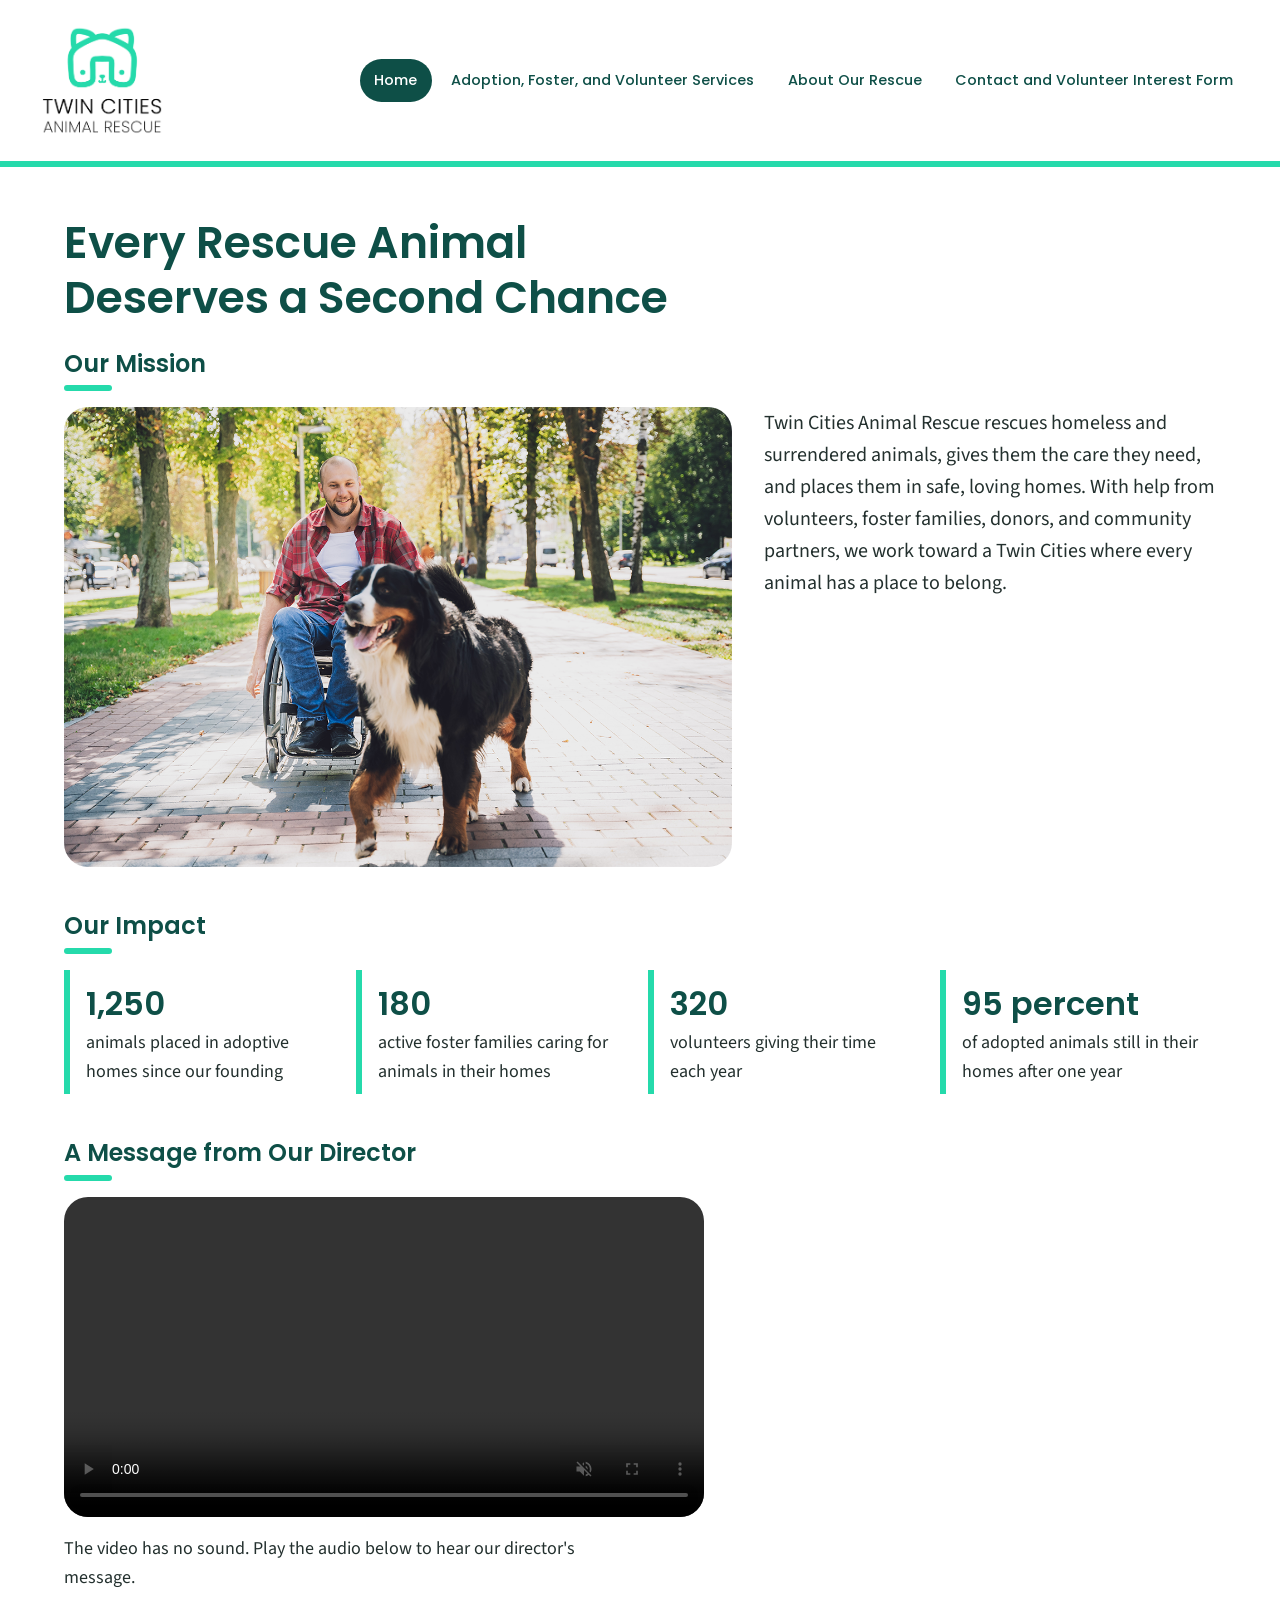
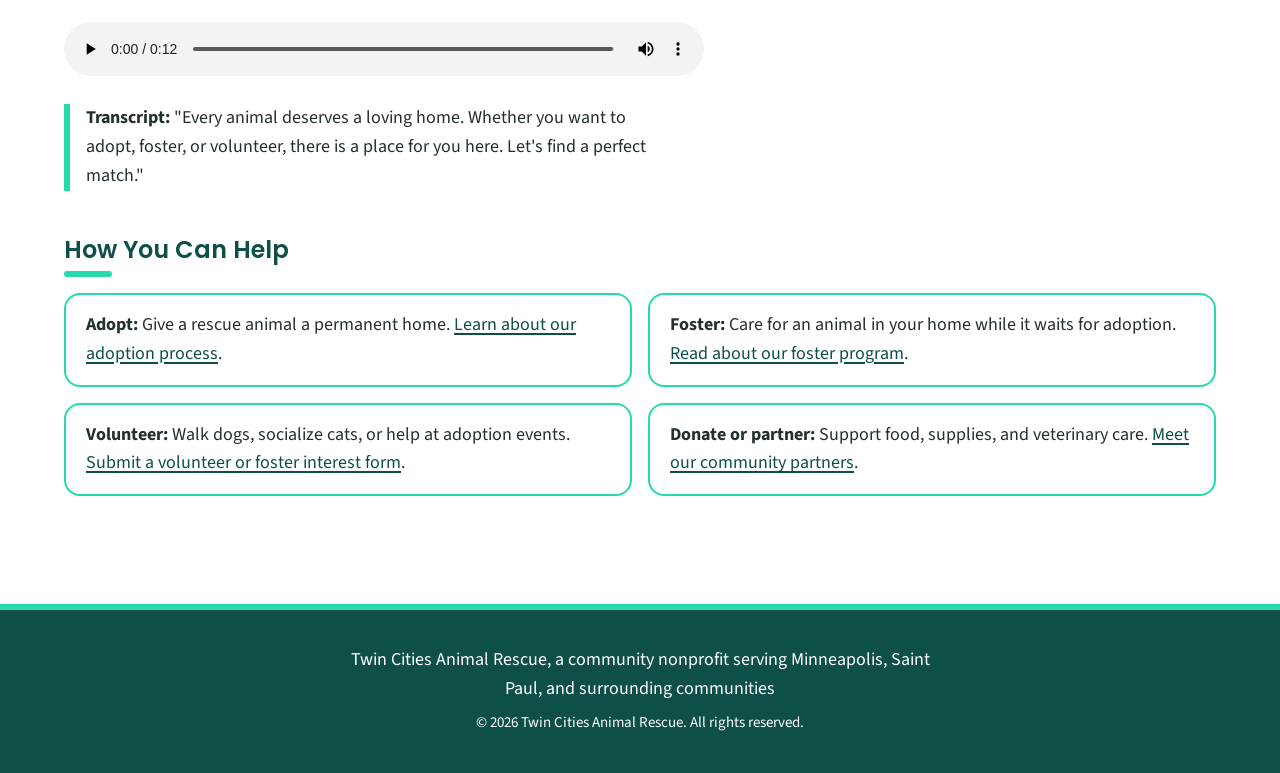
==== index.html @ ecc7a7d4 "Initial commit" ====
<!DOCTYPE html>
<html lang="en">
<head>
  <meta charset="UTF-8">
  <meta name="viewport" content="width=device-width, initial-scale=1.0">
  <title>Home | Twin Cities Animal Rescue</title>
  <link rel="preconnect" href="https://fonts.googleapis.com">
  <link rel="preconnect" href="https://fonts.gstatic.com" crossorigin>
  <link rel="stylesheet" href="https://fonts.googleapis.com/css2?family=Poppins:wght@500;600&amp;family=Source+Sans+3:ital,wght@0,400;0,600;1,400&amp;display=swap">
  <link rel="stylesheet" href="styles.css">
</head>
<body>
  <header>
    <a href="index.html" class="logo-link">
      <img src="rescue-logo_c.png" alt="Twin Cities Animal Rescue home" width="200" height="184">
    </a>
    <nav aria-label="Main navigation">
      <ul>
        <li><a href="index.html" aria-current="page">Home</a></li>
        <li><a href="services.html">Adoption, Foster, and Volunteer Services</a></li>
        <li><a href="about.html">About Our Rescue</a></li>
        <li><a href="contact.html">Contact and Volunteer Interest Form</a></li>
      </ul>
    </nav>
  </header>

  <main>
    <h1>Every Rescue Animal Deserves a Second Chance</h1>

    <section class="hero">
      <h2>Our Mission</h2>
      <div class="media-row">
        <picture>
          <source media="(min-width: 800px)" srcset="rescue-feature-large_c.png">
          <img src="rescue-feature-small_c.png" alt="A smiling man in a wheelchair rolls down a tree-lined park path beside a happy Bernese mountain dog" width="800" height="800">
        </picture>
        <p>Twin Cities Animal Rescue rescues homeless and surrendered animals, gives them the care they need, and places them in safe, loving homes. With help from volunteers, foster families, donors, and community partners, we work toward a Twin Cities where every animal has a place to belong.</p>
      </div>
    </section>

    <section>
      <h2>Our Impact</h2>
      <ul class="impact-list">
        <li><strong>1,250</strong> animals placed in adoptive homes since our founding</li>
        <li><strong>180</strong> active foster families caring for animals in their homes</li>
        <li><strong>320</strong> volunteers giving their time each year</li>
        <li><strong>95 percent</strong> of adopted animals still in their homes after one year</li>
      </ul>
    </section>

    <section class="director-message">
      <h2>A Message from Our Director</h2>
      <video controls muted width="640" height="338" preload="metadata">
        <source src="rescue-message_c.mp4" type="video/mp4">
        <p>Your browser does not support embedded video. The video shows a family sitting in the grass at a park, laughing and petting a brown and white puppy. You can <a href="rescue-message_c.mp4">download the video</a>.</p>
      </video>
      <p>The video has no sound. Play the audio below to hear our director's message.</p>
      <audio controls preload="metadata">
        <source src="rescue-message_c.mp3" type="audio/mpeg">
        <p>Your browser does not support embedded audio. You can <a href="rescue-message_c.mp3">download the audio file</a> or read the transcript below.</p>
      </audio>
      <p class="transcript"><strong>Transcript:</strong> "Every animal deserves a loving home. Whether you want to adopt, foster, or volunteer, there is a place for you here. Let's find a perfect match."</p>
    </section>

    <section>
      <h2>How You Can Help</h2>
      <ul class="help-list">
        <li><strong>Adopt:</strong> Give a rescue animal a permanent home. <a href="services.html">Learn about our adoption process</a>.</li>
        <li><strong>Foster:</strong> Care for an animal in your home while it waits for adoption. <a href="services.html">Read about our foster program</a>.</li>
        <li><strong>Volunteer:</strong> Walk dogs, socialize cats, or help at adoption events. <a href="contact.html">Submit a volunteer or foster interest form</a>.</li>
        <li><strong>Donate or partner:</strong> Support food, supplies, and veterinary care. <a href="about.html">Meet our community partners</a>.</li>
      </ul>
    </section>
  </main>

  <footer>
    <p>Twin Cities Animal Rescue, a community nonprofit serving Minneapolis, Saint Paul, and surrounding communities</p>
    <p><small>&copy; 2026 Twin Cities Animal Rescue. All rights reserved.</small></p>
  </footer>
</body>
</html>
---- styles.css ----
/* Twin Cities Animal Rescue stylesheet
   Mobile-first: base styles are for small screens.
   Two media queries at the end adjust the layout for screens 48rem (768px)
   and 75rem (1200px) and wider.

   Color palette (4 colors)
   Pine     #0E4F47  headings, links, buttons, footer background
   Mint     #25DAAB  the logo color, used only for decorative lines and borders
   Charcoal #23302E  body text and form field borders
   White    #FFFFFF  page background and text on pine

   Fonts (2 families)
   Poppins       headings, navigation, legends, and buttons
   Source Sans 3 body text
*/

:root {
  --pine: #0E4F47;
  --mint: #25DAAB;
  --charcoal: #23302E;
  --white: #FFFFFF;
  --heading-font: "Poppins", "Segoe UI", Arial, sans-serif;
  --body-font: "Source Sans 3", "Segoe UI", Arial, sans-serif;
  --stroke: 6px;
}

/* Base */

body {
  margin: 0;
  background-color: var(--white);
  color: var(--charcoal);
  font-family: var(--body-font);
  font-size: 1.125rem;
  line-height: 1.6;
}

img,
video {
  display: block;
  max-width: 100%;
  height: auto;
}

a {
  color: var(--pine);
  text-decoration-thickness: 2px;
  text-underline-offset: 3px;
}

a:hover {
  text-decoration-color: var(--mint);
}

a:focus-visible,
button:focus-visible,
input:focus-visible,
select:focus-visible,
textarea:focus-visible {
  outline: 3px solid var(--pine);
  outline-offset: 3px;
}

/* Headings */

h1,
h2,
h3,
legend {
  font-family: var(--heading-font);
  color: var(--pine);
  line-height: 1.25;
}

h1 {
  font-size: 2rem;
  font-weight: 600;
  max-width: 22ch;
  margin: 0.5rem 0 1.5rem;
}

h2 {
  font-size: 1.5rem;
  font-weight: 600;
  margin: 0 0 1rem;
}

/* A short, thick, rounded mint bar under each h2 echoes the stroke of the logo. */
h2::after {
  content: "";
  display: block;
  width: 3rem;
  height: var(--stroke);
  margin-top: 0.4rem;
  border-radius: 3px;
  background-color: var(--mint);
}

h3 {
  font-size: 1.15rem;
  font-weight: 500;
  margin: 0 0 0.4rem;
}

p,
li {
  max-width: 65ch;
}

/* Header and navigation */

header {
  display: flex;
  flex-direction: column;
  align-items: center;
  gap: 1rem;
  padding: 1rem;
  border-bottom: var(--stroke) solid var(--mint);
}

.logo-link img {
  width: 120px;
}

nav ul {
  display: flex;
  flex-direction: column;
  gap: 0.5rem;
  margin: 0;
  padding: 0;
  list-style: none;
  text-align: center;
}

nav a {
  display: block;
  padding: 0.6rem 1rem;
  border: 2px solid transparent;
  border-radius: 999px;
  font-family: var(--heading-font);
  font-size: 0.95rem;
  font-weight: 500;
  text-decoration: none;
}

nav a:hover {
  border-color: var(--mint);
}

nav a[aria-current="page"] {
  background-color: var(--pine);
  color: var(--white);
}

/* Main content */

main {
  max-width: 72rem;
  margin: 0 auto;
  padding: 1.5rem 1rem 3rem;
}

main section {
  margin-bottom: 2.75rem;
}

.hero img,
.media-row > img,
.director-message video {
  border-radius: 1.5rem;
}

.hero img {
  width: 100%;
}

.hero p {
  margin: 0;
  font-size: 1.25rem;
}

/* Impact statistics */

.impact-list {
  display: flex;
  flex-direction: column;
  gap: 1rem;
  margin: 0;
  padding: 0;
  list-style: none;
}

.impact-list li {
  padding: 0.5rem 1rem;
  border-left: var(--stroke) solid var(--mint);
}

.impact-list strong {
  display: block;
  font-family: var(--heading-font);
  font-size: 2rem;
  font-weight: 600;
  color: var(--pine);
}

/* Director message */

.director-message audio {
  width: 100%;
  max-width: 40rem;
  margin-top: 0.75rem;
}

.transcript {
  padding-left: 1rem;
  border-left: var(--stroke) solid var(--mint);
}

/* How You Can Help */

.help-list {
  display: flex;
  flex-direction: column;
  gap: 1rem;
  margin: 0;
  padding: 0;
  list-style: none;
}

.help-list li {
  padding: 1rem 1.25rem;
  border: 2px solid var(--mint);
  border-radius: 1rem;
}

/* Image and text side by side (stacked on small screens) */

.media-row {
  display: flex;
  flex-direction: column;
  gap: 1.5rem;
}

.media-row p:first-child {
  margin-top: 0;
}

/* Pet spotlight figure: a thick mint frame, like the logo outline */

figure {
  margin: 0;
}

figure img {
  width: 100%;
  box-sizing: border-box;
  border: var(--stroke) solid var(--mint);
  border-radius: 1.5rem;
}

figcaption {
  margin-top: 0.5rem;
  font-style: italic;
}

/* Volunteer roles */

.role-list {
  display: flex;
  flex-direction: column;
  gap: 1.25rem;
  margin-bottom: 1rem;
}

.role {
  padding-top: 0.75rem;
  border-top: var(--stroke) solid var(--mint);
}

.role p {
  margin: 0;
}

.values-list {
  padding-left: 1.25rem;
}

.values-list li {
  margin-bottom: 0.5rem;
}

/* Form */

form {
  max-width: 36rem;
}

fieldset {
  margin: 0 0 1.5rem;
  padding: 0.75rem 1.25rem 1rem;
  border: 2px solid var(--mint);
  border-radius: 1rem;
}

legend {
  padding: 0 0.5rem;
  font-size: 1.05rem;
  font-weight: 600;
}

form p {
  margin: 0.75rem 0;
}

label {
  display: block;
  margin-bottom: 0.25rem;
  font-weight: 600;
}

input[type="text"],
input[type="email"],
select,
textarea {
  box-sizing: border-box;
  width: 100%;
  padding: 0.6rem 0.75rem;
  border: 2px solid var(--charcoal);
  border-radius: 0.5rem;
  background-color: var(--white);
  color: var(--charcoal);
  font: inherit;
}

input[type="radio"],
input[type="checkbox"] {
  width: 1.25rem;
  height: 1.25rem;
  margin: 0 0.5rem 0 0;
  vertical-align: middle;
  accent-color: var(--pine);
}

input[type="radio"] + label,
input[type="checkbox"] + label {
  display: inline;
  font-weight: 400;
}

button {
  padding: 0.8rem 1.75rem;
  border: 0;
  border-radius: 999px;
  background-color: var(--pine);
  color: var(--white);
  font-family: var(--heading-font);
  font-size: 1rem;
  font-weight: 600;
  cursor: pointer;
}

button:hover {
  background-color: var(--mint);
  color: var(--pine);
}

.contact-layout {
  display: flex;
  flex-direction: column;
  gap: 1rem;
}

/* Footer */

footer {
  padding: 2rem 1rem;
  border-top: var(--stroke) solid var(--mint);
  background-color: var(--pine);
  color: var(--white);
  text-align: center;
}

footer p {
  margin: 0.25rem auto;
}

/* Larger screens: 48rem (768px) and wider */

@media (min-width: 48rem) {
  header {
    padding: 1rem;
  }

  nav a {
    padding: 0.5rem 0.8rem;
    font-size: 0.9rem;
  }

  nav ul {
    flex-direction: row;
    flex-wrap: wrap;
    justify-content: center;
    gap: 0.25rem;
  }

  main {
    padding: 2.5rem 2rem 4rem;
  }

  h1 {
    font-size: 2.75rem;
  }

  .impact-list {
    flex-direction: row;
  }

  .impact-list li {
    flex: 1;
  }

  .help-list {
    flex-direction: row;
    flex-wrap: wrap;
  }

  .help-list li {
    flex: 1 1 calc(50% - 1rem);
    box-sizing: border-box;
  }

  .media-row {
    flex-direction: row;
    align-items: flex-start;
    gap: 2rem;
  }

  .media-row > img,
  .media-row > figure {
    flex: 0 0 20rem;
    width: 20rem;
    min-width: 0;
  }

  .media-row > picture {
    flex: 0 0 58%;
  }

  .role-list {
    flex-direction: row;
    flex-wrap: wrap;
    gap: 1.5rem 2rem;
  }

  .role {
    flex: 1 1 calc(50% - 2rem);
  }

  .contact-layout {
    flex-direction: row;
    align-items: flex-start;
    gap: 3rem;
  }

  .form-section {
    flex: 3;
  }

  .contact-info {
    flex: 2;
  }
}

/* Wide screens: 75rem (1200px) and wider.
   The navigation labels are long, so the logo and navigation only sit
   side by side once there is room for all four links on one line. */

@media (min-width: 75rem) {
  header {
    flex-direction: row;
    justify-content: space-between;
    padding: 1rem 2rem;
  }

  .logo-link img {
    width: 140px;
  }

  nav ul {
    justify-content: flex-end;
  }
}
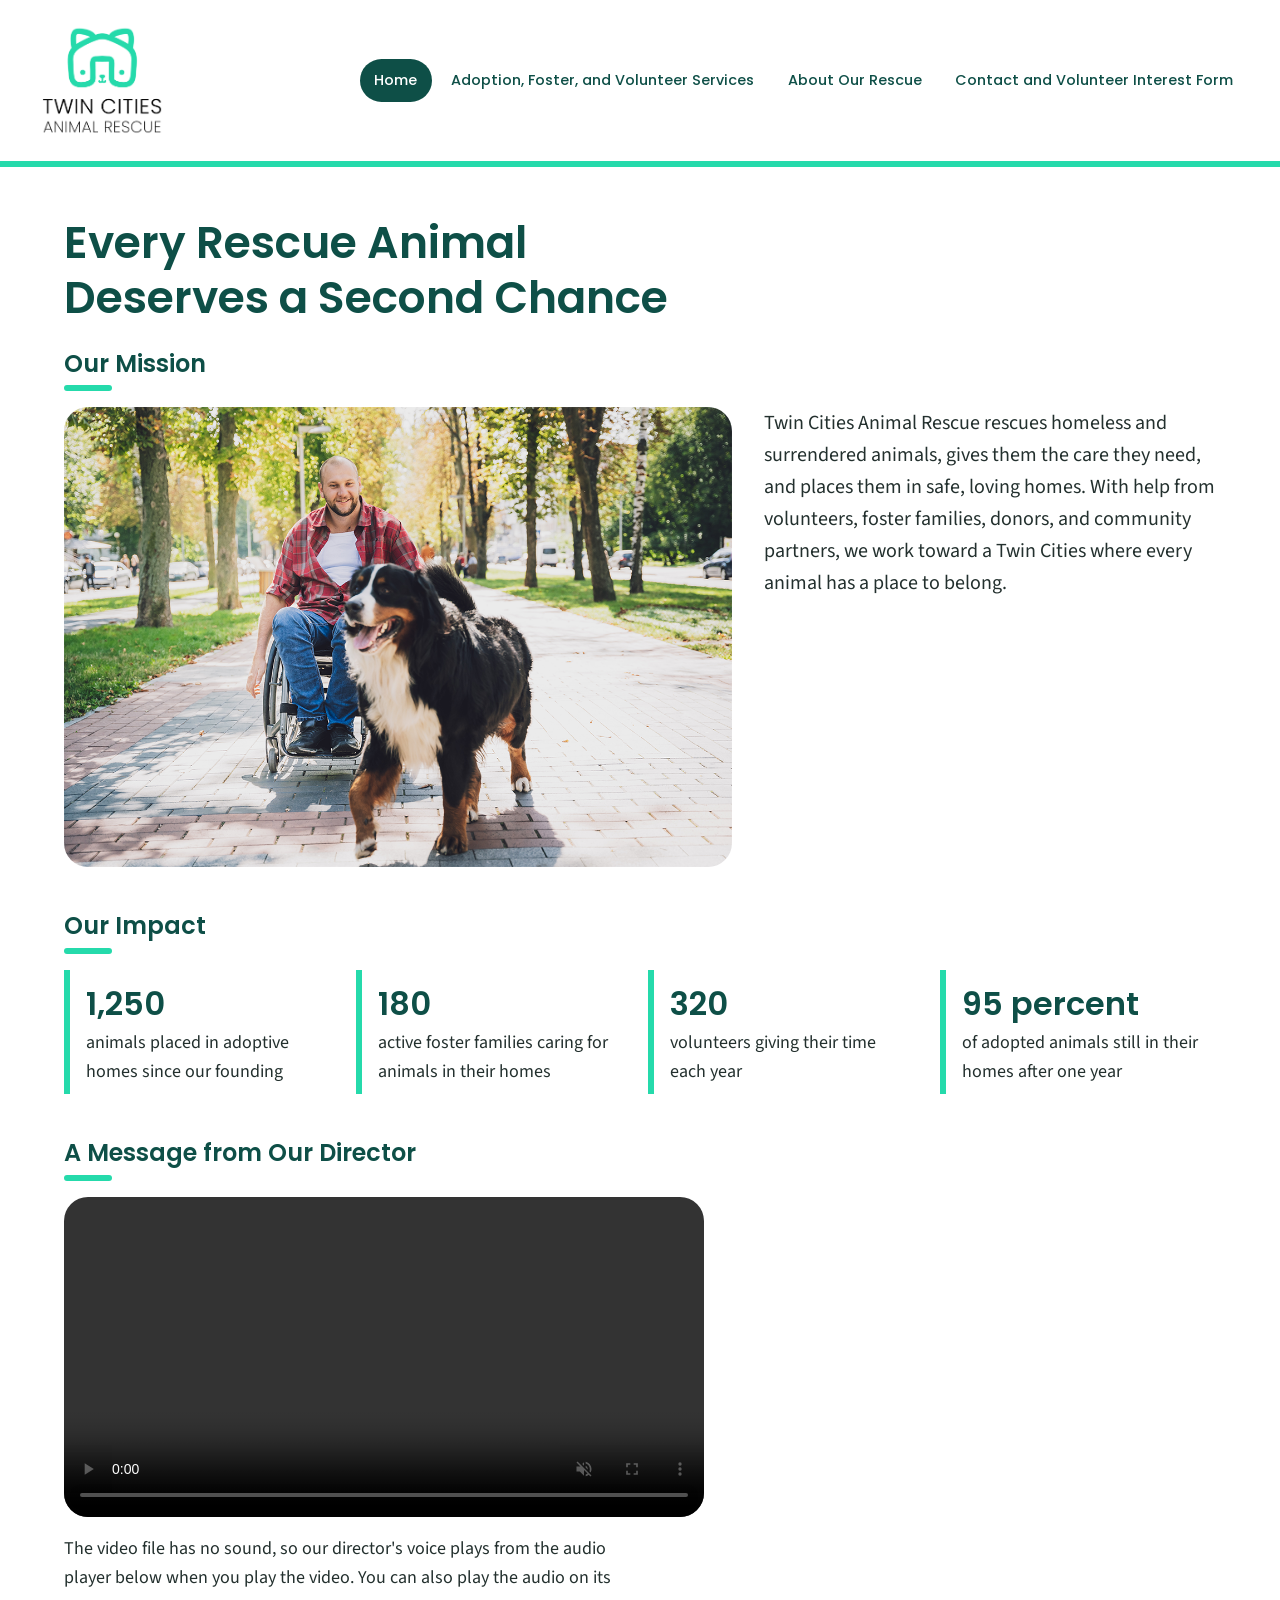
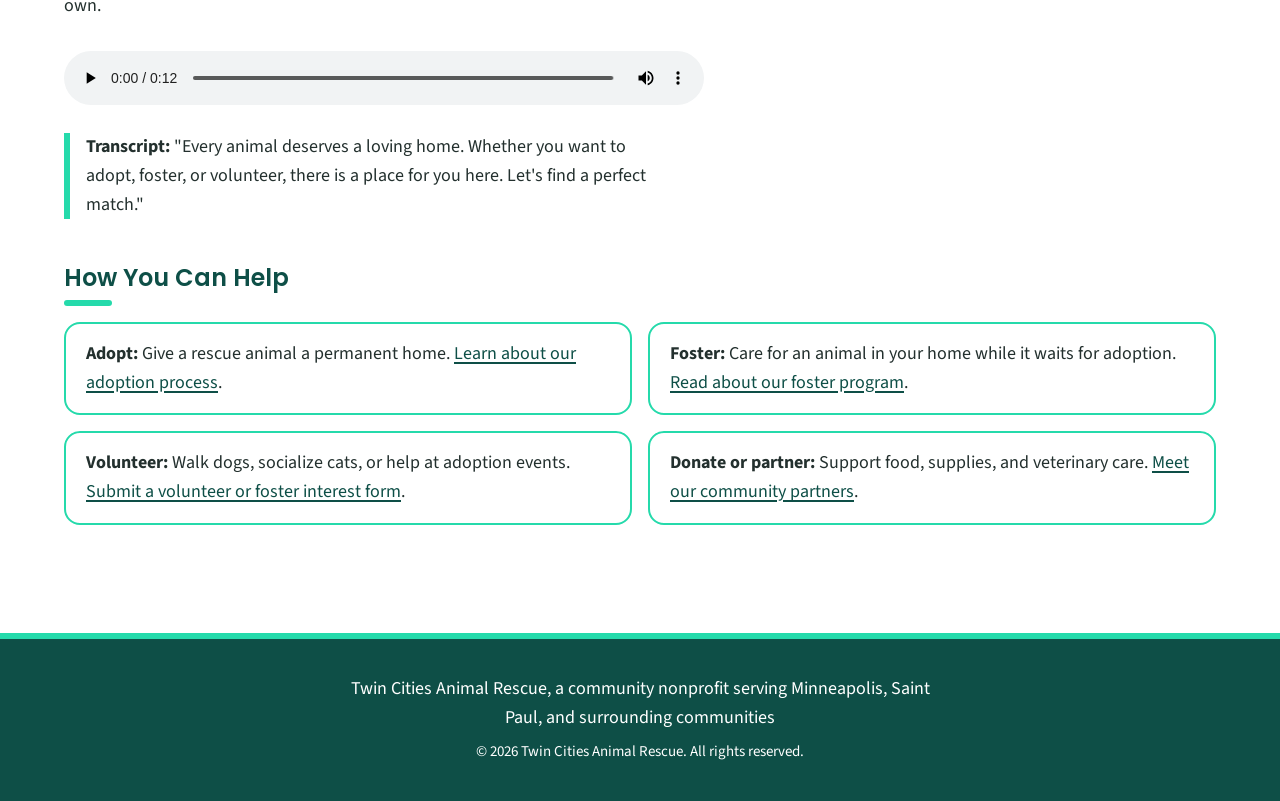
==== commit b197efb8: "Touchstone 4 interactivity" ====
--- a/index.html
+++ b/index.html
@@ -8,6 +8,7 @@
   <link rel="preconnect" href="https://fonts.gstatic.com" crossorigin>
   <link rel="stylesheet" href="https://fonts.googleapis.com/css2?family=Poppins:wght@500;600&amp;family=Source+Sans+3:ital,wght@0,400;0,600;1,400&amp;display=swap">
   <link rel="stylesheet" href="styles.css">
+  <script src="script.js" defer></script>
 </head>
 <body>
   <header>
@@ -50,12 +51,12 @@
 
     <section class="director-message">
       <h2>A Message from Our Director</h2>
-      <video controls muted width="640" height="338" preload="metadata">
+      <video id="director-video" controls muted width="640" height="338" preload="metadata">
         <source src="rescue-message_c.mp4" type="video/mp4">
         <p>Your browser does not support embedded video. The video shows a family sitting in the grass at a park, laughing and petting a brown and white puppy. You can <a href="rescue-message_c.mp4">download the video</a>.</p>
       </video>
-      <p>The video has no sound. Play the audio below to hear our director's message.</p>
-      <audio controls preload="metadata">
+      <p id="media-note">The video has no sound. Play the audio below to hear our director's message.</p>
+      <audio id="director-audio" controls preload="metadata">
         <source src="rescue-message_c.mp3" type="audio/mpeg">
         <p>Your browser does not support embedded audio. You can <a href="rescue-message_c.mp3">download the audio file</a> or read the transcript below.</p>
       </audio>
--- a/styles.css
+++ b/styles.css
@@ -22,6 +22,12 @@
   --heading-font: "Poppins", "Segoe UI", Arial, sans-serif;
   --body-font: "Source Sans 3", "Segoe UI", Arial, sans-serif;
   --stroke: 6px;
+  --error: #B42318;
+}
+
+/* Elements hidden by JavaScript stay hidden even when a class sets display. */
+[hidden] {
+  display: none !important;
 }
 
 /* Base */
@@ -384,6 +390,117 @@
   margin: 0.25rem auto;
 }
 
+/* Touchstone 4: volunteer interest tracker (services.html) */
+
+.role-toggle {
+  margin-top: 0.75rem;
+  padding: 0.5rem 1.25rem;
+  border: 2px solid var(--pine);
+  background-color: var(--white);
+  color: var(--pine);
+  font-size: 0.95rem;
+}
+
+.role-toggle[aria-pressed="true"] {
+  background-color: var(--pine);
+  color: var(--white);
+}
+
+.role-toggle[aria-pressed="true"]::before {
+  content: "\2713  ";
+}
+
+.role.is-selected {
+  border-top-color: var(--pine);
+}
+
+.interest-tracker {
+  margin: 2rem 0 1.5rem;
+  padding: 1.25rem 1.5rem;
+  border: 2px solid var(--mint);
+  border-radius: 1rem;
+}
+
+.interest-tracker ul {
+  padding-left: 1.25rem;
+}
+
+.interest-tracker li {
+  margin-bottom: 0.4rem;
+}
+
+.tracker-actions {
+  display: flex;
+  flex-wrap: wrap;
+  align-items: center;
+  gap: 0.75rem 1rem;
+  margin-bottom: 0;
+}
+
+.button-link {
+  display: inline-block;
+  padding: 0.7rem 1.5rem;
+  border-radius: 999px;
+  background-color: var(--pine);
+  color: var(--white);
+  font-family: var(--heading-font);
+  font-size: 0.95rem;
+  font-weight: 600;
+  text-decoration: none;
+}
+
+.button-link:hover {
+  background-color: var(--mint);
+  color: var(--pine);
+}
+
+.button-secondary {
+  padding: 0.6rem 1.25rem;
+  border: 2px solid var(--pine);
+  background-color: var(--white);
+  color: var(--pine);
+  font-size: 0.95rem;
+}
+
+/* Touchstone 4: form feedback (contact.html) */
+
+.prefill-note {
+  padding: 0.75rem 1rem;
+  border-left: var(--stroke) solid var(--mint);
+}
+
+.field-error {
+  margin: 0.35rem 0 0;
+  color: var(--error);
+  font-size: 1rem;
+  font-weight: 600;
+}
+
+.field-error::before {
+  content: "\26A0  ";
+}
+
+input[aria-invalid="true"],
+select[aria-invalid="true"],
+textarea[aria-invalid="true"] {
+  border-color: var(--error);
+}
+
+.char-count {
+  margin: 0.25rem 0 0;
+  font-size: 0.95rem;
+}
+
+.form-status {
+  max-width: 36rem;
+  margin-top: 1.5rem;
+  padding: 1rem 1.25rem;
+  border: 2px solid var(--pine);
+  border-radius: 1rem;
+  color: var(--pine);
+  font-weight: 600;
+}
+
 /* Larger screens: 48rem (768px) and wider */
 
 @media (min-width: 48rem) {
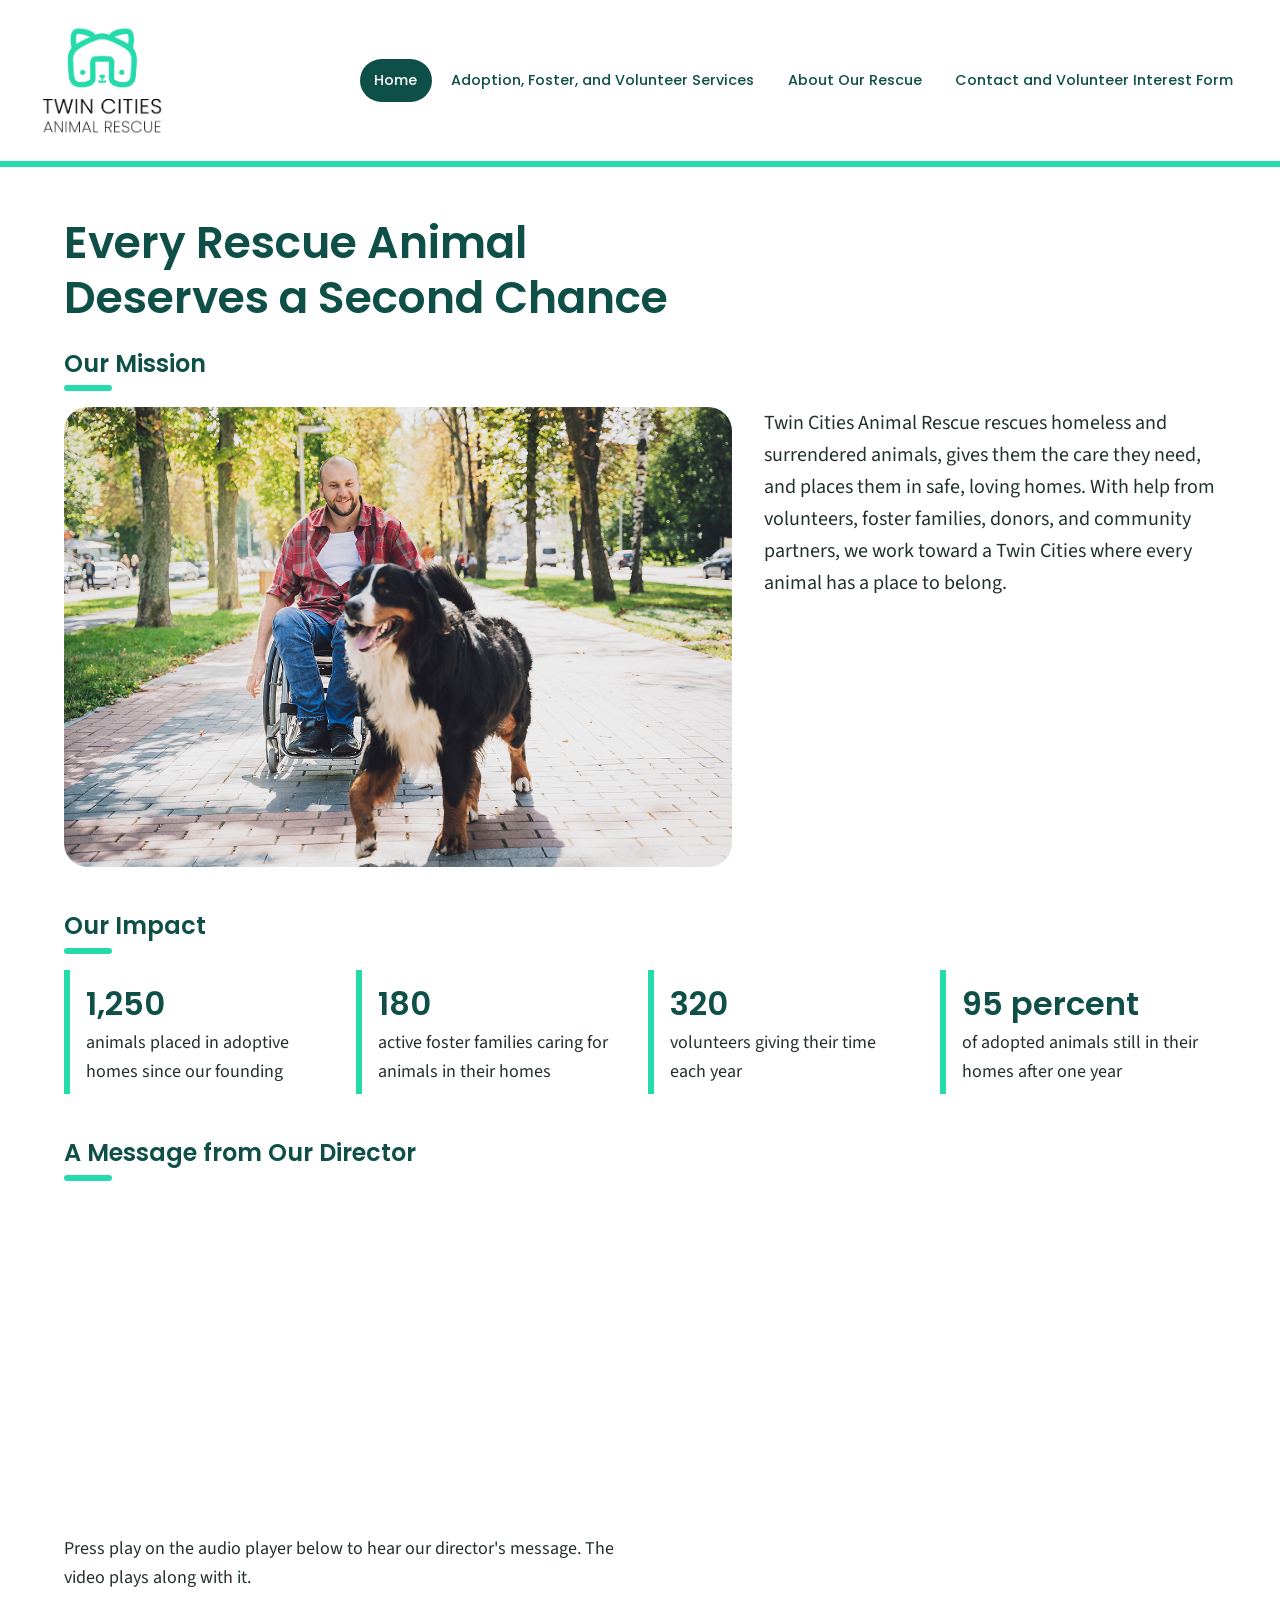
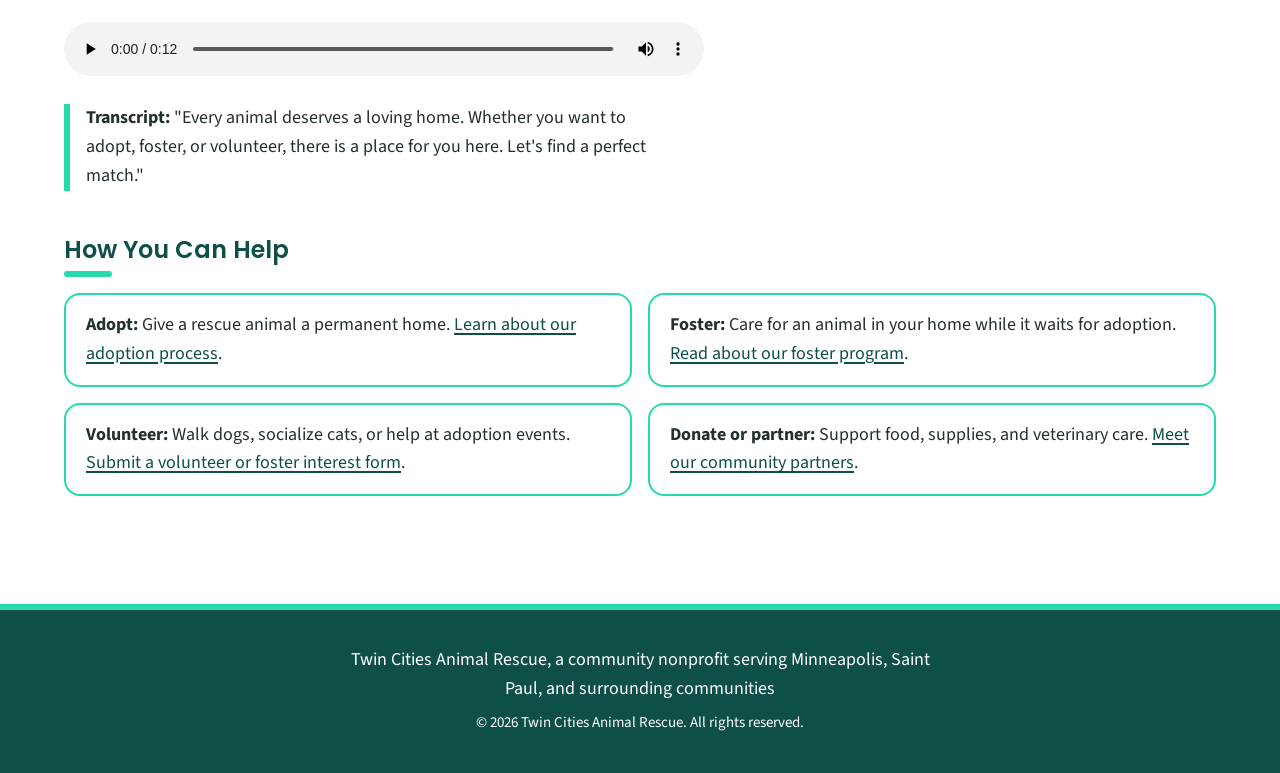
==== commit c2029247: "Audio controls video, add tab icon" ====
--- a/index.html
+++ b/index.html
@@ -7,6 +7,7 @@
   <link rel="preconnect" href="https://fonts.googleapis.com">
   <link rel="preconnect" href="https://fonts.gstatic.com" crossorigin>
   <link rel="stylesheet" href="https://fonts.googleapis.com/css2?family=Poppins:wght@500;600&amp;family=Source+Sans+3:ital,wght@0,400;0,600;1,400&amp;display=swap">
+  <link rel="icon" href="rescue-logo_c.png" type="image/png">
   <link rel="stylesheet" href="styles.css">
   <script src="script.js" defer></script>
 </head>
--- a/styles.css
+++ b/styles.css
@@ -215,6 +215,10 @@
   width: 100%;
   max-width: 40rem;
   margin-top: 0.75rem;
+}
+
+.director-message video.is-linked {
+  cursor: pointer;
 }
 
 .transcript {
